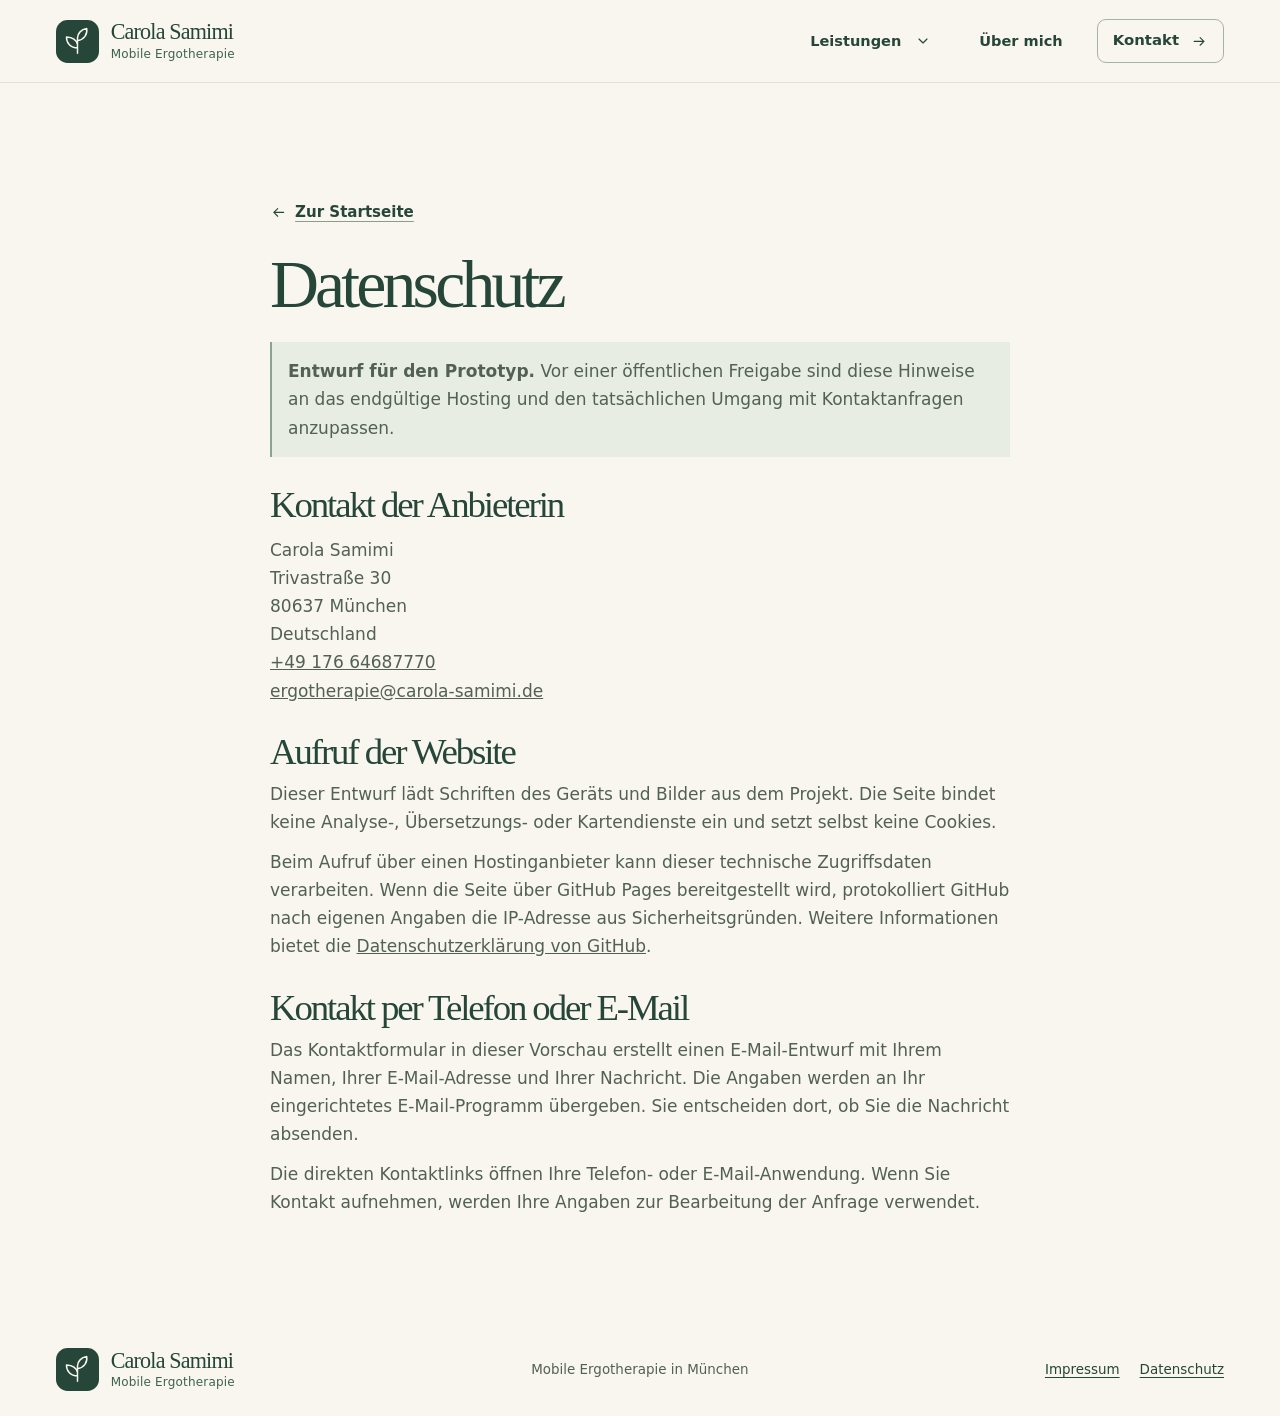
==== ergotherapie-prototyp/datenschutzvereinbarung/index.html @ 71199d95 "ergo poc" ====
<!doctype html>
<html lang="de">
<head>
  <meta charset="utf-8">
  <meta name="viewport" content="width=device-width, initial-scale=1">
  <meta name="description" content="Datenschutzhinweise zum Website-Prototyp von Carola Samimi.">
  <meta name="theme-color" content="#f8f6ef">
  <meta name="robots" content="noindex, nofollow">
  <title>Datenschutz | Carola Samimi</title>
  <link rel="icon" href="../assets/mark.svg" type="image/svg+xml">
  <link rel="stylesheet" href="../assets/site.css">
  <script src="../assets/site.js" defer></script>
</head>
<body>
<a class="skip-link" href="#inhalt">Zum Inhalt springen</a>
<header class="site-header"><div class="container header-inner">
  <a class="brand" href="../index.html" aria-label="Carola Samimi – Startseite"><img src="../assets/mark.svg" width="44" height="44" alt=""><span class="brand-text"><strong>Carola Samimi</strong><span>Mobile Ergotherapie</span></span></a>
  <button type="button" class="menu-toggle" aria-expanded="false" aria-controls="hauptnavigation" data-menu-toggle hidden><span>Menü</span><svg class="icon menu-open" viewBox="0 0 24 24" fill="none" stroke="currentColor" stroke-width="1.55" stroke-linecap="round" stroke-linejoin="round" aria-hidden="true"><path d="M4 7h16M4 12h16M4 17h16"/></svg><svg class="icon menu-close" viewBox="0 0 24 24" fill="none" stroke="currentColor" stroke-width="1.55" stroke-linecap="round" stroke-linejoin="round" aria-hidden="true"><path d="m6 6 12 12M6 18 18 6"/></svg></button>
  <nav class="site-nav" id="hauptnavigation" aria-label="Hauptnavigation">
    <div class="nav-group">
      <a class="nav-group-link" href="../index.html#leistungen">Leistungen</a>
      <details class="nav-submenu" data-service-menu>
        <summary aria-label="Untermenü Leistungen" title="Untermenü Leistungen">
          <svg class="icon" viewBox="0 0 24 24" fill="none" stroke="currentColor" stroke-width="1.75" stroke-linecap="round" stroke-linejoin="round" aria-hidden="true"><path d="m6 9 6 6 6-6"/></svg>
        </summary>
        <ul class="nav-submenu-links">
          <li><a href="../leistungen/ergotherapie-bei-erwachsenen/index.html">Ergotherapie bei Erwachsenen</a></li>
          <li><a href="../leistungen/ergotherapie-bei-kindern/index.html">Ergotherapie bei Kindern</a></li>
          <li><a href="../index.html#ablauf">Ablauf und Kosten</a></li>
        </ul>
      </details>
    </div>
    <a href="../index.html#ueber-mich">Über mich</a>
    <a class="button button-nav" href="../index.html#kontakt">Kontakt <svg class="icon " viewBox="0 0 24 24" fill="none" stroke="currentColor" stroke-width="1.55" stroke-linecap="round" stroke-linejoin="round" aria-hidden="true"><path d="M4.5 12h14m-5.5-5.5 5.5 5.5-5.5 5.5"/></svg></a>
  </nav>
</div></header>
<main id="inhalt" class="subpage section" tabindex="-1"><div class="container"><div class="legal-container"><a class="text-link" href="../index.html"><svg class="icon " viewBox="0 0 24 24" fill="none" stroke="currentColor" stroke-width="1.55" stroke-linecap="round" stroke-linejoin="round" aria-hidden="true"><path d="M19.5 12h-14M11 6.5 5.5 12l5.5 5.5"/></svg> Zur Startseite</a><h1>Datenschutz</h1><p class="legal-note"><strong>Entwurf für den Prototyp.</strong> Vor einer öffentlichen Freigabe sind diese Hinweise an das endgültige Hosting und den tatsächlichen Umgang mit Kontaktanfragen anzupassen.</p><h2>Kontakt der Anbieterin</h2><address>Carola Samimi<br>Trivastraße 30<br>80637 München<br>Deutschland<br><a href="tel:+4917664687770">+49 176 64687770</a><br><a href="mailto:ergotherapie@carola-samimi.de">ergotherapie@carola-samimi.de</a></address><h2>Aufruf der Website</h2><p>Dieser Entwurf lädt Schriften des Geräts und Bilder aus dem Projekt. Die Seite bindet keine Analyse-, Übersetzungs- oder Kartendienste ein und setzt selbst keine Cookies.</p><p>Beim Aufruf über einen Hostinganbieter kann dieser technische Zugriffsdaten verarbeiten. Wenn die Seite über GitHub Pages bereitgestellt wird, protokolliert GitHub nach eigenen Angaben die IP-Adresse aus Sicherheitsgründen. Weitere Informationen bietet die <a href="https://docs.github.com/en/site-policy/privacy-policies/github-general-privacy-statement" rel="noopener noreferrer">Datenschutzerklärung von GitHub</a>.</p><h2>Kontakt per Telefon oder E-Mail</h2><p>Das Kontaktformular in dieser Vorschau erstellt einen E-Mail-Entwurf mit Ihrem Namen, Ihrer E-Mail-Adresse und Ihrer Nachricht. Die Angaben werden an Ihr eingerichtetes E-Mail-Programm übergeben. Sie entscheiden dort, ob Sie die Nachricht absenden.</p><p>Die direkten Kontaktlinks öffnen Ihre Telefon- oder E-Mail-Anwendung. Wenn Sie Kontakt aufnehmen, werden Ihre Angaben zur Bearbeitung der Anfrage verwendet.</p></div></div></main>
<footer class="site-footer"><div class="container footer-inner">
  <a class="brand" href="../index.html" aria-label="Carola Samimi – Startseite"><img src="../assets/mark.svg" width="44" height="44" alt=""><span class="brand-text"><strong>Carola Samimi</strong><span>Mobile Ergotherapie</span></span></a>
  <p>Mobile Ergotherapie in München</p>
  <nav aria-label="Rechtliche Informationen"><a href="../impressum/index.html">Impressum</a><a href="../datenschutzvereinbarung/index.html">Datenschutz</a></nav>
</div></footer>
</body>
</html>
---- ergotherapie-prototyp/assets/site.css ----
:root {
  color-scheme: light;
  --paper: #f8f6ef;
  --white: #fffdf8;
  --ink: #202e25;
  --green: #254638;
  --green-hover: #173428;
  --moss: #3f624e;
  --muted: #526056;
  --line: #d9ddd2;
  --pale: #e8ede3;
  --sand: #eee8d9;
  --serif: Georgia, "Times New Roman", serif;
  --sans: "Segoe UI", system-ui, -apple-system, BlinkMacSystemFont, sans-serif;
  --max: 1200px;
}

*, *::before, *::after { box-sizing: border-box; }
html { scroll-behavior: smooth; scroll-padding-top: 100px; }
body { margin: 0; color: var(--ink); background: var(--paper); font: 400 1.0625rem/1.65 var(--sans); }
img { display: block; max-width: 100%; }
figure, h1, h2, h3, p, ol, ul, dl, dd { margin: 0; }
h1, h2, h3 { text-wrap: balance; }
h1, h2 { color: var(--green); font: 400 clamp(2.65rem, 4.65vw, 4.75rem)/1.01 var(--serif); letter-spacing: -.057em; }
h1 { font-size: clamp(3rem, 5.6vw, 5.35rem); }
h1 em, h2 em { color: var(--moss); font-weight: 400; }
p { color: var(--muted); }
a { color: inherit; }
button, summary { font: inherit; }
[hidden] { display: none !important; }
:focus-visible { outline: 3px solid #8d542d; outline-offset: 5px; }
main:focus { outline: none; }
.icon { width: 1.3rem; height: 1.3rem; flex: none; }
.container { width: min(var(--max), calc(100% - 112px)); margin-inline: auto; }
.section { padding-block: clamp(72px, 8.4vw, 119px); }
.sr-only { position: absolute; width: 1px; height: 1px; padding: 0; margin: -1px; overflow: hidden; clip-path: inset(50%); white-space: nowrap; border: 0; }
.skip-link { position: fixed; z-index: 10; top: 12px; left: 12px; padding: 10px 16px; background: var(--white); color: var(--green); transform: translateY(-160%); }
.skip-link:focus { transform: translateY(0); }
.eyebrow { display: flex; align-items: center; gap: .72rem; margin-bottom: 1.2rem; color: var(--moss); font-size: .73rem; line-height: 1.35; font-weight: 750; text-transform: uppercase; letter-spacing: .145em; }
.eyebrow > span { width: 20px; height: 1px; flex: none; background: currentColor; }
.button { min-height: 51px; display: inline-flex; align-items: center; justify-content: center; gap: .75rem; padding: .7rem 1.16rem; border: 1px solid transparent; border-radius: 9px; text-decoration: none; font-size: .93rem; line-height: 1.3; font-weight: 680; transition: background-color .18s, color .18s; }
.button-primary { background: var(--green); color: #fffdf5; }
.button-primary:hover { background: var(--green-hover); }
.text-link { display: inline-flex; width: fit-content; min-height: 44px; align-items: center; gap: .52rem; color: var(--green); font-size: .94rem; line-height: 1.35; font-weight: 680; text-decoration-thickness: 1px; text-decoration-color: #899e8f; text-underline-offset: .24em; }
.text-link:hover { color: #193527; text-decoration-color: currentColor; }
.text-link .icon, .button .icon { width: 1.05rem; height: 1.05rem; }

.site-header { position: sticky; z-index: 5; top: 0; border-bottom: 1px solid #e2e1d8; background: var(--paper); }
.header-inner { min-height: 82px; display: flex; align-items: center; justify-content: space-between; gap: 1.5rem; }
.brand { flex: none; display: inline-flex; align-items: center; gap: .73rem; color: var(--green); text-decoration: none; }
.brand img { width: 43px; height: 43px; }
.brand-text { display: grid; gap: .18rem; }
.brand-text strong { font: 400 1.38rem/1.05 var(--serif); letter-spacing: -.037em; }
.brand-text > span { color: var(--moss); font-size: .75rem; line-height: 1.25; letter-spacing: .015em; }
.site-nav { display: flex; align-items: center; gap: clamp(1.15rem, 2.65vw, 2.55rem); }
.site-nav > a:not(.button), .nav-group-link { display: flex; min-height: 44px; align-items: center; color: var(--green); font-size: .91rem; font-weight: 620; text-decoration: none; }
.site-nav > a:not(.button):hover, .nav-group-link:hover { text-decoration: underline; text-underline-offset: .32em; }
.nav-group { position: relative; display: grid; grid-template-columns: auto auto; align-items: center; color: var(--green); }
.nav-submenu > summary { display: grid; place-items: center; width: 44px; min-height: 44px; border-radius: 8px; }
.nav-submenu > summary:hover, .nav-submenu[open] > summary { background: var(--pale); }
.nav-submenu > summary .icon { width: 1rem; height: 1rem; }
.nav-submenu[open] > summary .icon { transform: rotate(180deg); }
.nav-submenu-links {
  position: absolute;
  top: calc(100% + .45rem);
  inset-inline-start: 0;
  min-width: max-content;
  margin: 0;
  padding: .37rem;
  list-style: none;
  background: var(--white);
  border: 1px solid var(--line);
  border-radius: 12px;
  box-shadow: 0 9px 24px #2034281a;
}
.nav-submenu-links a { display: flex; min-height: 44px; align-items: center; padding: .5rem .72rem; border-radius: 7px; font-size: .91rem; font-weight: 620; text-decoration: none; }
.nav-submenu-links a:hover, .nav-submenu-links a[aria-current="page"] { background: var(--pale); }
.button-nav { min-height: 43px; padding-inline: .95rem; border-color: #a5b4a7; color: var(--green); }
.button-nav:hover { background: var(--pale); }
.menu-toggle { display: none; }

.hero { position: relative; overflow: clip; }
.hero-layout { min-height: 610px; display: grid; grid-template-columns: 1.13fr .87fr; gap: clamp(32px, 5vw, 76px); align-items: center; padding-block: 52px 60px; }
.hero-copy { position: relative; z-index: 1; padding-bottom: 7px; }
.hero h1 em { display: block; }
.hero-intro { max-width: 35ch; margin-top: 1.55rem; font-size: clamp(1.06rem, 1.55vw, 1.26rem); line-height: 1.6; }
.hero-actions { display: flex; align-items: center; flex-wrap: wrap; gap: .7rem 1.45rem; margin-top: 1.8rem; }
.hero-figure { position: relative; margin: 0 29px 2px 6px; min-width: 0; }
.hero-photo { position: relative; overflow: hidden; aspect-ratio: .98; border-radius: 48% 48% 20px 20px / 44% 44% 20px 20px; background: #e1e8da; }
.hero-photo img { width: 100%; height: 100%; object-fit: cover; object-position: 50% 47%; }
.hero-outline { position: absolute; inset: -13px -14px 13px 14px; border: 1px solid #9aaf9d; border-radius: 48% 48% 20px 20px / 44% 44% 20px 20px; }
.hero-botanical { position: absolute; width: min(30%, 129px); right: -42px; bottom: -13px; z-index: 1; color: #a9bba4; transform: rotate(9deg); }
.hero-figure figcaption { position: absolute; z-index: 2; bottom: 18px; left: -20px; display: flex; align-items: center; gap: .68rem; max-width: calc(100% + 12px); padding: .68rem 1.05rem .68rem .68rem; border: 1px solid #e0e6da; border-radius: 12px; background: var(--white); box-shadow: 0 8px 26px #1a302019; }
.hero-figure figcaption strong, .hero-figure figcaption small { display: block; }
.hero-figure figcaption strong { color: var(--green); font: 400 1.22rem/1.16 var(--serif); letter-spacing: -.02em; }
.hero-figure figcaption small { margin-top: .18rem; color: var(--muted); font-size: .72rem; line-height: 1.3; }
.signature-mark { display: grid; place-items: center; width: 38px; height: 38px; color: var(--moss); background: var(--pale); border-radius: 8px; }

.facts { border-block: 1px solid #dce2d6; background: var(--pale); }
.facts-inner { display: grid; grid-template-columns: repeat(3, minmax(0, 1fr)); padding-block: 24px; }
.fact { display: flex; gap: .85rem; align-items: center; }
.fact + .fact { border-left: 1px solid #cdd8cd; padding-left: clamp(14px, 3vw, 45px); }
.fact-icon { display: grid; flex: none; place-items: center; width: 43px; height: 43px; border: 1px solid #c3d1c4; border-radius: 50%; color: var(--green); }
.fact strong, .fact div > span { display: block; line-height: 1.35; }
.fact strong { color: var(--green); font-size: .96rem; font-weight: 690; }
.fact div > span { margin-top: .25rem; color: var(--muted); font-size: .81rem; }

.services { background: var(--white); }
.section-heading { margin-bottom: clamp(30px, 4.3vw, 58px); }
.split-heading { display: grid; grid-template-columns: 1.15fr .85fr; align-items: end; gap: 1rem 4rem; }
.split-heading > p { max-width: 40ch; padding-bottom: .24rem; }
.service-grid { display: grid; grid-template-columns: repeat(2, minmax(0, 1fr)); gap: clamp(18px, 2.6vw, 36px); }
.service-card { display: flex; flex-direction: column; overflow: hidden; border: 1px solid #dce1d6; border-radius: 18px; background: var(--paper); }
.service-image { height: clamp(180px, 21vw, 288px); display: block; overflow: hidden; background: var(--sand); }
.service-image img { width: 100%; height: 100%; object-fit: cover; transition: transform .35s ease; }
.service-image:hover img { transform: scale(1.035); }
.service-erwachsenen img { object-position: 50% 47%; }
.service-kindern img { object-position: 50% 53%; }
.service-body { display: flex; flex: 1; flex-direction: column; align-items: flex-start; padding: clamp(21px, 3.4vw, 42px); }
.service-kicker { color: var(--moss); font-size: .74rem; font-weight: 750; text-transform: uppercase; letter-spacing: .12em; }
.service-kicker span { margin-right: .38rem; font-variant-numeric: tabular-nums; }
.service-body h3, .detail-list h3 { color: var(--green); margin: .48rem 0 .65rem; font: 400 clamp(1.7rem, 3vw, 2.48rem)/1.12 var(--serif); letter-spacing: -.04em; }
.service-topics { display: flex; flex-wrap: wrap; gap: .4rem; padding: 0; margin: 1.1rem 0 1.05rem; list-style: none; }
.service-topics li { padding: .18rem .56rem; border: 1px solid #d6dfd4; border-radius: 5px; background: #eef1e8; color: #365544; font-size: .8rem; }
.service-body .text-link { margin-top: auto; }

.home-visit { padding: 0 0 clamp(68px, 7.5vw, 105px); background: var(--white); }
.visit-panel { display: grid; grid-template-columns: 1fr 1fr; min-height: 347px; overflow: hidden; background: var(--pale); border-radius: 20px; }
.visit-visual { min-height: 100%; position: relative; }
.visit-visual img { position: absolute; inset: 0; width: 100%; height: 100%; object-fit: cover; object-position: 50% 58%; }
.visit-copy { padding: clamp(26px, 4.65vw, 66px); align-self: center; }
.visit-copy h2 { font-size: clamp(2.2rem, 3.7vw, 3.7rem); }
.visit-copy > p:not(.eyebrow) { margin-top: 1rem; }
.visit-copy .text-link { margin-top: .58rem; }

.about { border-block: 1px solid #e4e3da; }
.about-grid { display: grid; grid-template-columns: 1.05fr .95fr; gap: 2rem clamp(30px, 7.7vw, 106px); align-items: start; }
.about-intro > p:not(.eyebrow) { margin-top: 1.25rem; max-width: 47ch; }
.credentials { border: 1px solid #ddded2; border-radius: 17px; padding: clamp(19px, 3.1vw, 39px); background: var(--white); }
.credentials h3 { font: 400 clamp(1.5rem, 2.4vw, 2rem)/1.2 var(--serif); color: var(--green); letter-spacing: -.03em; margin-bottom: .8rem; }
.credentials dl > div { display: grid; grid-template-columns: 56px 1fr; gap: .6rem; padding: .8rem 0; border-top: 1px solid var(--line); }
.credentials dt { color: var(--moss); font-variant-numeric: tabular-nums; font-weight: 700; }
.credentials dd { color: var(--muted); line-height: 1.45; }

.process { background: var(--white); }
.steps { display: grid; grid-template-columns: repeat(3, minmax(0, 1fr)); gap: clamp(22px, 4vw, 57px); padding: 0; list-style: none; }
.steps li { border-top: 1px solid #cbd7cd; padding-top: 1.25rem; }
.step-number { display: inline-grid; place-items: center; width: 41px; height: 41px; border-radius: 50%; background: var(--pale); color: var(--green); font-size: .81rem; font-weight: 710; font-variant-numeric: tabular-nums; }
.steps h3 { margin: .85rem 0 .45rem; color: var(--green); font: 400 clamp(1.3rem, 2.4vw, 1.85rem)/1.18 var(--serif); letter-spacing: -.034em; }
.steps p { font-size: .96rem; }
summary { list-style: none; cursor: pointer; }
summary::-webkit-details-marker { display: none; }
.price-panel { margin-top: clamp(28px, 4vw, 55px); border: 1px solid #d7ded3; border-radius: 14px; background: #f3f5ed; }
.price-panel > summary { display: flex; min-height: 82px; align-items: center; gap: .85rem; padding: 1rem clamp(13px, 3vw, 32px); color: var(--green); border-radius: 14px; }
.price-panel > summary:hover { background: var(--pale); }
.price-symbol, .price-toggle { display: inline-grid; place-items: center; flex: none; width: 40px; height: 40px; border-radius: 50%; background: #e6ece0; }
.price-toggle { margin-left: auto; width: 34px; height: 34px; background: transparent; border: 1px solid #c2d2c2; }
.price-caption strong, .price-caption > span { display: block; line-height: 1.28; }
.price-caption strong { font: 400 1.58rem/1.18 var(--serif); letter-spacing: -.025em; }
.price-caption > span { margin-top: .2rem; color: var(--muted); font-size: .86rem; }
.price-content { padding: 0 clamp(13px, 3vw, 32px) 1.3rem; }
.price-content > p { margin-top: 1rem; font-size: .89rem; }
.price-content table { width: 100%; border-collapse: collapse; font-size: .95rem; }
.price-content th, .price-content td { padding: .68rem .2rem; border-bottom: 1px solid var(--line); text-align: left; overflow-wrap: anywhere; }
.price-content thead th { color: var(--green); font-weight: 720; }
.price-content tbody th { font-weight: 560; }
.price-content td, .price-content thead th:last-child { text-align: right; white-space: nowrap; padding-left: .55rem; }
.price-content th span { display: inline-block; margin-left: .5rem; color: var(--muted); font-size: .83rem; font-weight: 400; }

.faq { border-top: 1px solid #e3e1d6; }
.faq-grid { display: grid; grid-template-columns: .8fr 1.2fr; gap: 1.55rem 4rem; }
.faq-list { border-top: 1px solid #d1d9cc; }
.faq-item { border-bottom: 1px solid #d1d9cc; }
.faq-item summary { min-height: 57px; display: flex; justify-content: space-between; align-items: center; gap: .85rem; padding-block: .78rem; color: var(--green); font-weight: 660; line-height: 1.4; }
.faq-item summary:hover { text-decoration: underline; text-underline-offset: .25em; }
.faq-item p { padding: 0 1.5rem .95rem 0; font-size: .95rem; }
.faq-item[open] summary .icon, .price-panel[open] .price-toggle .icon { transform: rotate(45deg); }
.credential-details { border-top: 1px solid var(--line); border-bottom: 0; }
.credential-details > summary { min-height: 44px; padding-bottom: 0; font-size: .91rem; }
.credential-details[open] > summary { margin-bottom: .7rem; }
.credential-details p:last-child { padding-bottom: 0; }

.contact-section { position: relative; isolation: isolate; overflow: clip; padding-block: clamp(62px, 7.2vw, 103px); background: var(--green); }
.contact-section::before, .contact-section::after { content: ""; position: absolute; z-index: -1; pointer-events: none; border: 1px solid #9db7a432; border-radius: 50%; width: 520px; height: 520px; bottom: -390px; left: -156px; }
.contact-section::after { left: -113px; bottom: -380px; }
.contact-inner { display: grid; grid-template-columns: 1fr 1fr; gap: 2rem clamp(28px, 7.5vw, 102px); align-items: start; }
.contact-copy h2 { color: #fff9e8; }
.contact-copy h2 em { color: #dce7d5; }
.contact-copy .eyebrow { color: #c9dac7; }
.contact-copy > p:not(.eyebrow) { max-width: 42ch; margin-top: 1.12rem; color: #e1e9dc; }
.contact-actions { min-width: 0; display: grid; gap: .65rem; max-width: 440px; margin-top: 1.5rem; }
.contact-link { min-width: 0; display: grid; grid-template-columns: auto minmax(0, 1fr) auto; gap: .75rem; align-items: center; padding: .78rem; border: 1px solid #779284; border-radius: 12px; background: #ffffff0a; color: #fff9e8; text-decoration: none; }
.contact-link:hover { background: #ffffff22; }
.contact-link:focus-visible { outline-color: #f6d3a8; }
.contact-symbol { display: grid; width: 41px; height: 41px; place-items: center; background: #ffffff15; border-radius: 8px; }
.contact-link small, .contact-link strong { display: block; line-height: 1.35; }
.contact-link small { color: #d0e2d1; font-size: .78rem; }
.contact-link strong { font-size: clamp(.93rem, 1.42vw, 1.12rem); font-weight: 650; overflow-wrap: anywhere; }
.contact-arrow { width: 1rem; color: #dce7d5; }
.contact-actions p { margin-top: .14rem; color: #d8e5d6; font-size: .86rem; }
.contact-form {
  min-width: 0;
  padding: clamp(18px, 3.4vw, 40px);
  border: 1px solid #dce1d6;
  border-radius: 16px;
  background: var(--white);
}
.contact-form h3 {
  margin-bottom: 1.05rem;
  color: var(--green);
  font: 400 clamp(1.7rem, 2.9vw, 2.4rem)/1.12 var(--serif);
  letter-spacing: -.037em;
}
.contact-fields { display: grid; gap: .32rem; }
.contact-fields label { color: var(--green); font-size: .92rem; font-weight: 680; }
.contact-fields label:not(:first-child) { margin-top: .42rem; }
.contact-fields input, .contact-fields textarea {
  width: 100%;
  min-height: 44px;
  padding: .56rem .68rem;
  border: 1px solid #a6b5a8;
  border-radius: 7px;
  background: var(--paper);
  color: var(--ink);
  font: inherit;
}
.contact-fields textarea { resize: vertical; }
.contact-form .form-note, .contact-fields p { font-size: .85rem; line-height: 1.5; }
.contact-form .form-note { margin-top: .83rem; }
.contact-form .button { margin-top: .85rem; cursor: pointer; }
.form-note a { color: var(--green); text-underline-offset: .22em; }
.site-footer { padding-block: 24px; }
.footer-inner { display: flex; flex-wrap: wrap; gap: 1rem 2rem; align-items: center; justify-content: space-between; }
.footer-inner > p, .footer-inner > nav { font-size: .84rem; }
.footer-inner nav { display: flex; flex-wrap: wrap; gap: .25rem 1.25rem; }
.footer-inner nav a { display: inline-flex; min-height: 44px; align-items: center; color: var(--green); text-underline-offset: .25em; }

.subpage { min-height: 64vh; }
.detail-hero { padding: clamp(44px, 6vw, 82px) 0 clamp(55px, 7vw, 90px); }
.detail-heading { display: grid; grid-template-columns: 1.15fr .85fr; align-items: center; gap: clamp(25px, 6vw, 80px); margin-top: 1.2rem; }
.detail-heading h1, .legal-container h1 { font-size: clamp(2.7rem, 5.3vw, 4.9rem); }
.detail-heading h1 em { display: block; }
.detail-heading p:not(.eyebrow) { margin: 1.23rem 0 1.55rem; max-width: 44ch; }
.detail-heading > img { width: 100%; aspect-ratio: 1.19; object-fit: cover; object-position: center; border-radius: 34% 34% 15px 15px / 28% 28% 15px 15px; }
.detail-topics { background: var(--white); border-block: 1px solid #e4e3da; }
.detail-topics h2 { margin-bottom: 1.55rem; }
.detail-list { display: grid; grid-template-columns: repeat(2, minmax(0, 1fr)); gap: .85rem 2rem; list-style: none; padding: 0; }
.detail-list li { border-top: 1px solid var(--line); padding: 1rem 0; }
.detail-list h3 { font-size: clamp(1.55rem, 2.7vw, 2.1rem); margin-top: 0; }
.detail-links { display: flex; gap: .65rem 1.5rem; flex-wrap: wrap; padding-block: 28px; }
.legal-container { max-width: 740px; margin-inline: auto; }
.legal-container h1 { margin: 1rem 0 1.45rem; }
.legal-container h2 { font-size: clamp(1.6rem, 3vw, 2.3rem); margin: 1.8rem 0 .6rem; }
.legal-container p + p { margin-top: .75rem; }
.legal-container address { margin-top: .85rem; font-style: normal; color: var(--muted); }
.legal-container a { overflow-wrap: anywhere; }
.legal-note { border-left: 2px solid #8ba490; background: var(--pale); padding: .95rem 1rem; }

@media (max-width: 1100px) {
  .container { width: min(var(--max), calc(100% - 80px)); }
  .hero-layout { min-height: 538px; }
  .hero-figure { margin-right: 17px; }
  .hero-botanical { right: -32px; }
}
@media (max-width: 960px) {
  html { scroll-padding-top: 83px; }
  .container { width: min(var(--max), calc(100% - 56px)); }
  .header-inner { min-height: 69px; flex-wrap: wrap; gap: 0 1rem; }
  .brand img { width: 39px; height: 39px; }
  .menu-toggle { display: inline-flex; min-height: 44px; align-items: center; gap: .48rem; padding: .45rem .7rem; background: transparent; color: var(--green); border: 1px solid #a5b4a7; border-radius: 8px; font-size: .89rem; font-weight: 650; cursor: pointer; }
  .menu-toggle[aria-expanded="false"] .menu-close, .menu-toggle[aria-expanded="true"] .menu-open { display: none; }
  .menu-toggle[aria-expanded="false"]:not([hidden]) + .site-nav { display: none; }
  .site-nav { flex-basis: 100%; display: grid; justify-items: start; gap: 0; padding: .5rem 0 .8rem; }
  .nav-group { display: block; width: 100%; }
  .nav-group-link { width: fit-content; padding-inline-end: .42rem; }
  .nav-submenu > summary { position: absolute; top: 0; inset-inline-start: 5.05rem; }
  .nav-submenu-links { position: static; min-width: 0; margin: .17rem 0 .4rem; box-shadow: none; }
  .site-nav .button { margin-top: .4rem; }
  .hero-layout { min-height: 0; gap: 27px; }
  .hero h1 { font-size: clamp(3rem, 6.8vw, 4.2rem); }
  .hero-figure { margin-left: 15px; }
  .hero-actions { gap: .3rem 1rem; }
  .fact + .fact { padding-left: 13px; }
  .fact { gap: .5rem; }
  .fact-icon { width: 34px; height: 34px; }
  .fact-icon .icon { width: 1rem; height: 1rem; }
  .split-heading { column-gap: 2rem; }
}
@media (max-width: 700px) {
  .container { width: calc(100% - 36px); }
  .section { padding-block: 59px; }
  .desktop-only { display: none; }
  .hero-layout { display: block; padding-block: 45px 36px; }
  .hero-copy { padding-bottom: 0; }
  .hero h1 { font-size: clamp(2.9rem, 10vw, 4.3rem); }
  .eyebrow { margin-bottom: .95rem; }
  .hero-intro { margin-top: 1.02rem; }
  .hero-actions { margin-top: 1.3rem; }
  .hero-figure { width: min(calc(100% - 40px), 390px); margin: 36px auto 0; }
  .hero-photo { aspect-ratio: 1.06; }
  .hero-outline { inset: -8px -9px 8px 9px; }
  .hero-figure figcaption { left: -12px; bottom: 12px; }
  .hero-botanical { right: -24px; bottom: -9px; }
  .facts-inner { grid-template-columns: 1fr; padding-block: 6px; }
  .fact { gap: .7rem; padding: .74rem 0; }
  .fact + .fact { border-left: 0; border-top: 1px solid #cdd8cd; padding-left: 0; }
  .split-heading, .service-grid, .visit-panel, .about-grid, .steps, .faq-grid, .contact-inner, .detail-heading, .detail-list { grid-template-columns: 1fr; }
  .split-heading > p { padding: 0; }
  .service-image { height: clamp(165px, 44vw, 277px); }
  .visit-visual { min-height: 212px; }
  .home-visit { padding-bottom: 56px; }
  .footer-inner { column-gap: 1.1rem; }
  .footer-inner > p { display: none; }
  .detail-heading > img { max-width: 420px; }
}
@media (max-width: 370px) {
  .container { width: calc(100% - 28px); }
  .hero h1 { font-size: 2.63rem; }
  .hero-actions .button { padding-inline: .85rem; }
  .contact-link { gap: .5rem; }
  .contact-symbol { width: 33px; height: 33px; }
}
@media (prefers-reduced-motion: reduce) {
  html { scroll-behavior: auto; }
  *, *::before, *::after { transition: none !important; }
}
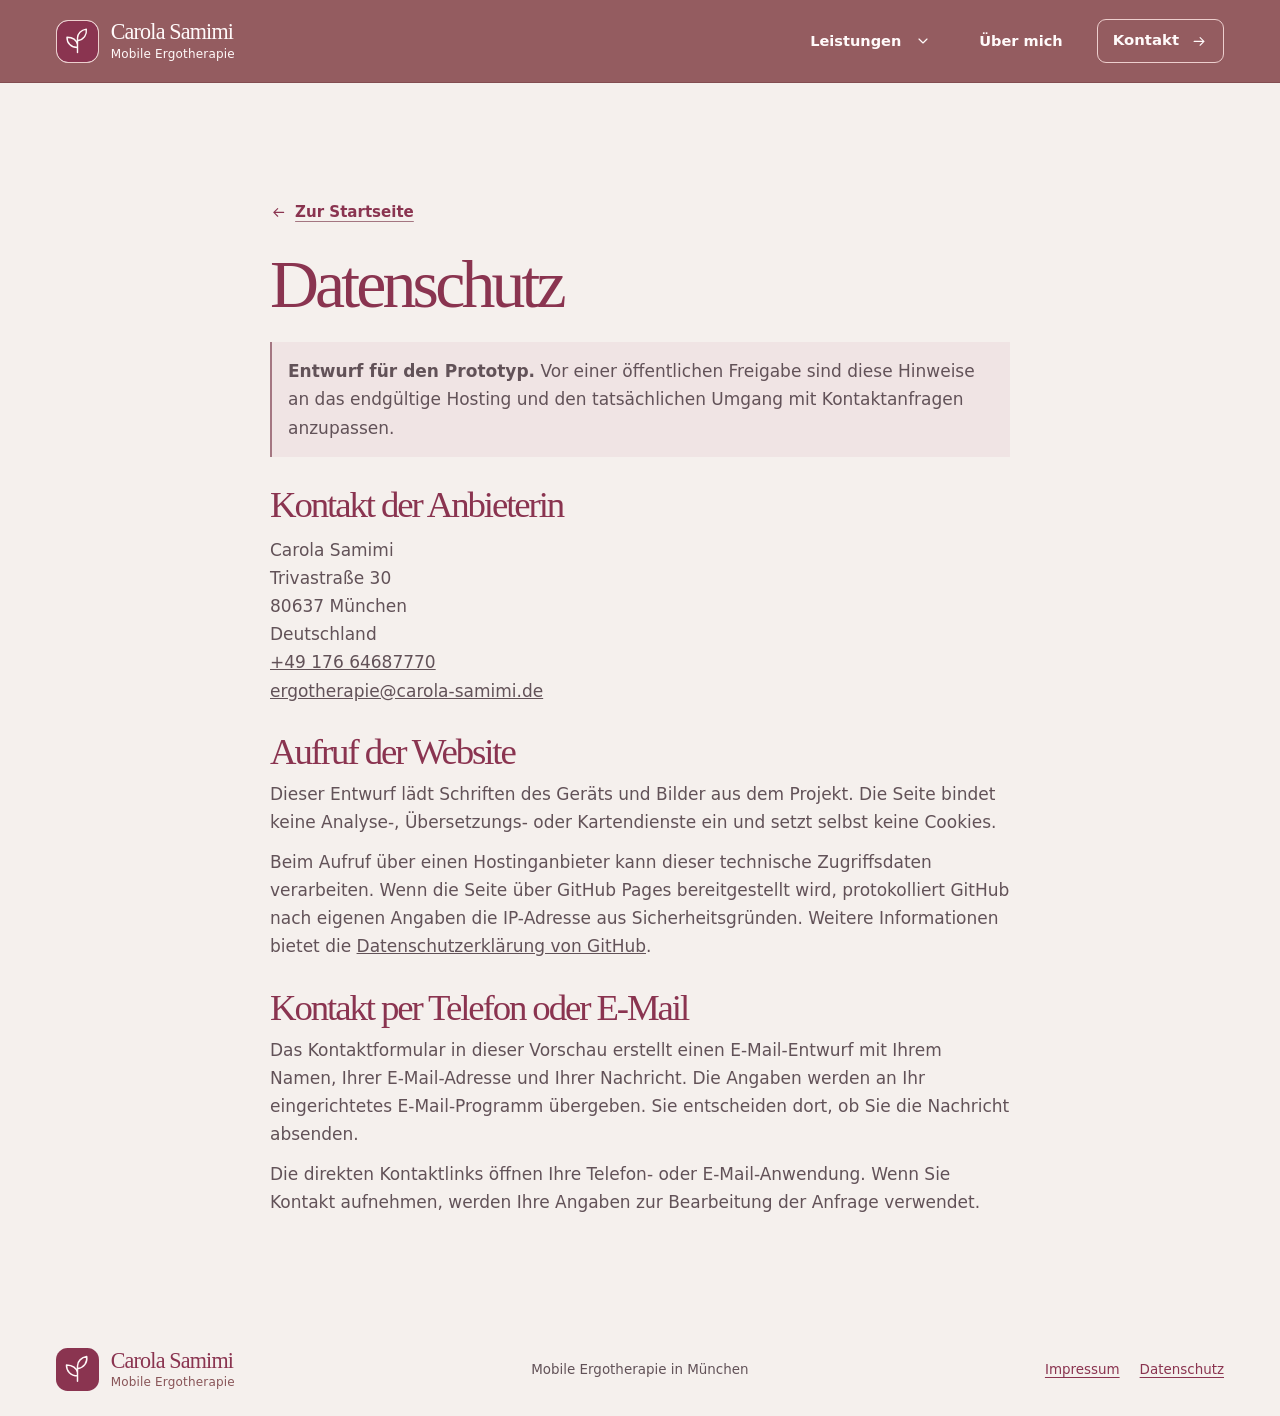
==== commit d2c3f500: "change color" ====
--- a/ergotherapie-prototyp/datenschutzvereinbarung/index.html
+++ b/ergotherapie-prototyp/datenschutzvereinbarung/index.html
@@ -4,7 +4,7 @@
   <meta charset="utf-8">
   <meta name="viewport" content="width=device-width, initial-scale=1">
   <meta name="description" content="Datenschutzhinweise zum Website-Prototyp von Carola Samimi.">
-  <meta name="theme-color" content="#f8f6ef">
+  <meta name="theme-color" content="#945c60">
   <meta name="robots" content="noindex, nofollow">
   <title>Datenschutz | Carola Samimi</title>
   <link rel="icon" href="../assets/mark.svg" type="image/svg+xml">
--- a/ergotherapie-prototyp/assets/site.css
+++ b/ergotherapie-prototyp/assets/site.css
@@ -1,15 +1,17 @@
 :root {
   color-scheme: light;
-  --paper: #f8f6ef;
-  --white: #fffdf8;
-  --ink: #202e25;
-  --green: #254638;
-  --green-hover: #173428;
-  --moss: #3f624e;
-  --muted: #526056;
-  --line: #d9ddd2;
-  --pale: #e8ede3;
-  --sand: #eee8d9;
+  --paper: #f5f0ed;
+  --white: #fffdfb;
+  --ink: #232022;
+  --brand: #945c60;
+  --on-brand: #fffafa;
+  --accent: #8a3450;
+  --accent-hover: #6d253d;
+  --accent-muted: #885457;
+  --muted: #625258;
+  --line: #e1d2d0;
+  --pale: #f0e4e4;
+  --sand: #f0eae6;
   --serif: Georgia, "Times New Roman", serif;
   --sans: "Segoe UI", system-ui, -apple-system, BlinkMacSystemFont, sans-serif;
   --max: 1200px;
@@ -21,43 +23,46 @@
 img { display: block; max-width: 100%; }
 figure, h1, h2, h3, p, ol, ul, dl, dd { margin: 0; }
 h1, h2, h3 { text-wrap: balance; }
-h1, h2 { color: var(--green); font: 400 clamp(2.65rem, 4.65vw, 4.75rem)/1.01 var(--serif); letter-spacing: -.057em; }
+h1, h2 { color: var(--accent); font: 400 clamp(2.65rem, 4.65vw, 4.75rem)/1.01 var(--serif); letter-spacing: -.057em; }
 h1 { font-size: clamp(3rem, 5.6vw, 5.35rem); }
-h1 em, h2 em { color: var(--moss); font-weight: 400; }
+h1 em, h2 em { color: var(--accent-muted); font-weight: 400; }
 p { color: var(--muted); }
 a { color: inherit; }
 button, summary { font: inherit; }
 [hidden] { display: none !important; }
-:focus-visible { outline: 3px solid #8d542d; outline-offset: 5px; }
+:focus-visible { outline: 3px solid #8a3450; outline-offset: 5px; }
 main:focus { outline: none; }
 .icon { width: 1.3rem; height: 1.3rem; flex: none; }
 .container { width: min(var(--max), calc(100% - 112px)); margin-inline: auto; }
 .section { padding-block: clamp(72px, 8.4vw, 119px); }
 .sr-only { position: absolute; width: 1px; height: 1px; padding: 0; margin: -1px; overflow: hidden; clip-path: inset(50%); white-space: nowrap; border: 0; }
-.skip-link { position: fixed; z-index: 10; top: 12px; left: 12px; padding: 10px 16px; background: var(--white); color: var(--green); transform: translateY(-160%); }
+.skip-link { position: fixed; z-index: 10; top: 12px; left: 12px; padding: 10px 16px; background: var(--white); color: var(--accent); transform: translateY(-160%); }
 .skip-link:focus { transform: translateY(0); }
-.eyebrow { display: flex; align-items: center; gap: .72rem; margin-bottom: 1.2rem; color: var(--moss); font-size: .73rem; line-height: 1.35; font-weight: 750; text-transform: uppercase; letter-spacing: .145em; }
+.eyebrow { display: flex; align-items: center; gap: .72rem; margin-bottom: 1.2rem; color: var(--accent-muted); font-size: .73rem; line-height: 1.35; font-weight: 750; text-transform: uppercase; letter-spacing: .145em; }
 .eyebrow > span { width: 20px; height: 1px; flex: none; background: currentColor; }
 .button { min-height: 51px; display: inline-flex; align-items: center; justify-content: center; gap: .75rem; padding: .7rem 1.16rem; border: 1px solid transparent; border-radius: 9px; text-decoration: none; font-size: .93rem; line-height: 1.3; font-weight: 680; transition: background-color .18s, color .18s; }
-.button-primary { background: var(--green); color: #fffdf5; }
-.button-primary:hover { background: var(--green-hover); }
-.text-link { display: inline-flex; width: fit-content; min-height: 44px; align-items: center; gap: .52rem; color: var(--green); font-size: .94rem; line-height: 1.35; font-weight: 680; text-decoration-thickness: 1px; text-decoration-color: #899e8f; text-underline-offset: .24em; }
-.text-link:hover { color: #193527; text-decoration-color: currentColor; }
+.button-primary { background: var(--accent); color: #fffafa; }
+.button-primary:hover { background: var(--accent-hover); }
+.text-link { display: inline-flex; width: fit-content; min-height: 44px; align-items: center; gap: .52rem; color: var(--accent); font-size: .94rem; line-height: 1.35; font-weight: 680; text-decoration-thickness: 1px; text-decoration-color: #a47681; text-underline-offset: .24em; }
+.text-link:hover { color: #6d253d; text-decoration-color: currentColor; }
 .text-link .icon, .button .icon { width: 1.05rem; height: 1.05rem; }
 
-.site-header { position: sticky; z-index: 5; top: 0; border-bottom: 1px solid #e2e1d8; background: var(--paper); }
+.site-header { position: sticky; z-index: 5; top: 0; border-bottom: 1px solid #824d51; background: var(--brand); }
+.site-header :focus-visible { outline-color: var(--on-brand); }
 .header-inner { min-height: 82px; display: flex; align-items: center; justify-content: space-between; gap: 1.5rem; }
-.brand { flex: none; display: inline-flex; align-items: center; gap: .73rem; color: var(--green); text-decoration: none; }
+.brand { flex: none; display: inline-flex; align-items: center; gap: .73rem; color: var(--accent); text-decoration: none; }
 .brand img { width: 43px; height: 43px; }
 .brand-text { display: grid; gap: .18rem; }
 .brand-text strong { font: 400 1.38rem/1.05 var(--serif); letter-spacing: -.037em; }
-.brand-text > span { color: var(--moss); font-size: .75rem; line-height: 1.25; letter-spacing: .015em; }
+.brand-text > span { color: var(--accent-muted); font-size: .75rem; line-height: 1.25; letter-spacing: .015em; }
+.site-header .brand, .site-header .brand-text > span { color: var(--on-brand); }
+.site-header .brand img { background: var(--white); border: 1px solid #edcfce; border-radius: 12px; }
 .site-nav { display: flex; align-items: center; gap: clamp(1.15rem, 2.65vw, 2.55rem); }
-.site-nav > a:not(.button), .nav-group-link { display: flex; min-height: 44px; align-items: center; color: var(--green); font-size: .91rem; font-weight: 620; text-decoration: none; }
+.site-nav > a:not(.button), .nav-group-link { display: flex; min-height: 44px; align-items: center; color: var(--on-brand); font-size: .91rem; font-weight: 620; text-decoration: none; }
 .site-nav > a:not(.button):hover, .nav-group-link:hover { text-decoration: underline; text-underline-offset: .32em; }
-.nav-group { position: relative; display: grid; grid-template-columns: auto auto; align-items: center; color: var(--green); }
+.nav-group { position: relative; display: grid; grid-template-columns: auto auto; align-items: center; color: var(--on-brand); }
 .nav-submenu > summary { display: grid; place-items: center; width: 44px; min-height: 44px; border-radius: 8px; }
-.nav-submenu > summary:hover, .nav-submenu[open] > summary { background: var(--pale); }
+.nav-submenu > summary:hover, .nav-submenu[open] > summary { background: var(--accent-hover); }
 .nav-submenu > summary .icon { width: 1rem; height: 1rem; }
 .nav-submenu[open] > summary .icon { transform: rotate(180deg); }
 .nav-submenu-links {
@@ -69,14 +74,16 @@
   padding: .37rem;
   list-style: none;
   background: var(--white);
+  color: var(--accent);
   border: 1px solid var(--line);
   border-radius: 12px;
-  box-shadow: 0 9px 24px #2034281a;
+  box-shadow: 0 9px 24px #46262f1a;
 }
 .nav-submenu-links a { display: flex; min-height: 44px; align-items: center; padding: .5rem .72rem; border-radius: 7px; font-size: .91rem; font-weight: 620; text-decoration: none; }
 .nav-submenu-links a:hover, .nav-submenu-links a[aria-current="page"] { background: var(--pale); }
-.button-nav { min-height: 43px; padding-inline: .95rem; border-color: #a5b4a7; color: var(--green); }
-.button-nav:hover { background: var(--pale); }
+.site-header .nav-submenu-links :focus-visible { outline-color: var(--accent); outline-offset: -2px; }
+.button-nav { min-height: 43px; padding-inline: .95rem; border-color: #edcfce; color: var(--on-brand); }
+.button-nav:hover { background: var(--accent-hover); }
 .menu-toggle { display: none; }
 
 .hero { position: relative; overflow: clip; }
@@ -86,23 +93,23 @@
 .hero-intro { max-width: 35ch; margin-top: 1.55rem; font-size: clamp(1.06rem, 1.55vw, 1.26rem); line-height: 1.6; }
 .hero-actions { display: flex; align-items: center; flex-wrap: wrap; gap: .7rem 1.45rem; margin-top: 1.8rem; }
 .hero-figure { position: relative; margin: 0 29px 2px 6px; min-width: 0; }
-.hero-photo { position: relative; overflow: hidden; aspect-ratio: .98; border-radius: 48% 48% 20px 20px / 44% 44% 20px 20px; background: #e1e8da; }
+.hero-photo { position: relative; overflow: hidden; aspect-ratio: .98; border-radius: 48% 48% 20px 20px / 44% 44% 20px 20px; background: #ecdfdc; }
 .hero-photo img { width: 100%; height: 100%; object-fit: cover; object-position: 50% 47%; }
-.hero-outline { position: absolute; inset: -13px -14px 13px 14px; border: 1px solid #9aaf9d; border-radius: 48% 48% 20px 20px / 44% 44% 20px 20px; }
-.hero-botanical { position: absolute; width: min(30%, 129px); right: -42px; bottom: -13px; z-index: 1; color: #a9bba4; transform: rotate(9deg); }
-.hero-figure figcaption { position: absolute; z-index: 2; bottom: 18px; left: -20px; display: flex; align-items: center; gap: .68rem; max-width: calc(100% + 12px); padding: .68rem 1.05rem .68rem .68rem; border: 1px solid #e0e6da; border-radius: 12px; background: var(--white); box-shadow: 0 8px 26px #1a302019; }
+.hero-outline { position: absolute; inset: -13px -14px 13px 14px; border: 1px solid #ba9094; border-radius: 48% 48% 20px 20px / 44% 44% 20px 20px; }
+.hero-botanical { position: absolute; width: min(30%, 129px); right: -42px; bottom: -13px; z-index: 1; color: #b2878a; transform: rotate(9deg); }
+.hero-figure figcaption { position: absolute; z-index: 2; bottom: 18px; left: -20px; display: flex; align-items: center; gap: .68rem; max-width: calc(100% + 12px); padding: .68rem 1.05rem .68rem .68rem; border: 1px solid #ecdeda; border-radius: 12px; background: var(--white); box-shadow: 0 8px 26px #46262f19; }
 .hero-figure figcaption strong, .hero-figure figcaption small { display: block; }
-.hero-figure figcaption strong { color: var(--green); font: 400 1.22rem/1.16 var(--serif); letter-spacing: -.02em; }
+.hero-figure figcaption strong { color: var(--accent); font: 400 1.22rem/1.16 var(--serif); letter-spacing: -.02em; }
 .hero-figure figcaption small { margin-top: .18rem; color: var(--muted); font-size: .72rem; line-height: 1.3; }
-.signature-mark { display: grid; place-items: center; width: 38px; height: 38px; color: var(--moss); background: var(--pale); border-radius: 8px; }
-
-.facts { border-block: 1px solid #dce2d6; background: var(--pale); }
+.signature-mark { display: grid; place-items: center; width: 38px; height: 38px; color: var(--accent-muted); background: var(--pale); border-radius: 8px; }
+
+.facts { border-block: 1px solid #eadcda; background: var(--pale); }
 .facts-inner { display: grid; grid-template-columns: repeat(3, minmax(0, 1fr)); padding-block: 24px; }
 .fact { display: flex; gap: .85rem; align-items: center; }
-.fact + .fact { border-left: 1px solid #cdd8cd; padding-left: clamp(14px, 3vw, 45px); }
-.fact-icon { display: grid; flex: none; place-items: center; width: 43px; height: 43px; border: 1px solid #c3d1c4; border-radius: 50%; color: var(--green); }
+.fact + .fact { border-left: 1px solid #ddcccc; padding-left: clamp(14px, 3vw, 45px); }
+.fact-icon { display: grid; flex: none; place-items: center; width: 43px; height: 43px; border: 1px solid #ceafb2; border-radius: 50%; color: var(--accent); }
 .fact strong, .fact div > span { display: block; line-height: 1.35; }
-.fact strong { color: var(--green); font-size: .96rem; font-weight: 690; }
+.fact strong { color: var(--accent); font-size: .96rem; font-weight: 690; }
 .fact div > span { margin-top: .25rem; color: var(--muted); font-size: .81rem; }
 
 .services { background: var(--white); }
@@ -110,18 +117,18 @@
 .split-heading { display: grid; grid-template-columns: 1.15fr .85fr; align-items: end; gap: 1rem 4rem; }
 .split-heading > p { max-width: 40ch; padding-bottom: .24rem; }
 .service-grid { display: grid; grid-template-columns: repeat(2, minmax(0, 1fr)); gap: clamp(18px, 2.6vw, 36px); }
-.service-card { display: flex; flex-direction: column; overflow: hidden; border: 1px solid #dce1d6; border-radius: 18px; background: var(--paper); }
+.service-card { display: flex; flex-direction: column; overflow: hidden; border: 1px solid #e7d8d4; border-radius: 18px; background: var(--paper); }
 .service-image { height: clamp(180px, 21vw, 288px); display: block; overflow: hidden; background: var(--sand); }
 .service-image img { width: 100%; height: 100%; object-fit: cover; transition: transform .35s ease; }
 .service-image:hover img { transform: scale(1.035); }
 .service-erwachsenen img { object-position: 50% 47%; }
 .service-kindern img { object-position: 50% 53%; }
 .service-body { display: flex; flex: 1; flex-direction: column; align-items: flex-start; padding: clamp(21px, 3.4vw, 42px); }
-.service-kicker { color: var(--moss); font-size: .74rem; font-weight: 750; text-transform: uppercase; letter-spacing: .12em; }
+.service-kicker { color: var(--accent-muted); font-size: .74rem; font-weight: 750; text-transform: uppercase; letter-spacing: .12em; }
 .service-kicker span { margin-right: .38rem; font-variant-numeric: tabular-nums; }
-.service-body h3, .detail-list h3 { color: var(--green); margin: .48rem 0 .65rem; font: 400 clamp(1.7rem, 3vw, 2.48rem)/1.12 var(--serif); letter-spacing: -.04em; }
+.service-body h3, .detail-list h3 { color: var(--accent); margin: .48rem 0 .65rem; font: 400 clamp(1.7rem, 3vw, 2.48rem)/1.12 var(--serif); letter-spacing: -.04em; }
 .service-topics { display: flex; flex-wrap: wrap; gap: .4rem; padding: 0; margin: 1.1rem 0 1.05rem; list-style: none; }
-.service-topics li { padding: .18rem .56rem; border: 1px solid #d6dfd4; border-radius: 5px; background: #eef1e8; color: #365544; font-size: .8rem; }
+.service-topics li { padding: .18rem .56rem; border: 1px solid #eadad9; border-radius: 5px; background: #f4e9e9; color: #754557; font-size: .8rem; }
 .service-body .text-link { margin-top: auto; }
 
 .home-visit { padding: 0 0 clamp(68px, 7.5vw, 105px); background: var(--white); }
@@ -133,28 +140,28 @@
 .visit-copy > p:not(.eyebrow) { margin-top: 1rem; }
 .visit-copy .text-link { margin-top: .58rem; }
 
-.about { border-block: 1px solid #e4e3da; }
+.about { border-block: 1px solid #e9dedb; }
 .about-grid { display: grid; grid-template-columns: 1.05fr .95fr; gap: 2rem clamp(30px, 7.7vw, 106px); align-items: start; }
 .about-intro > p:not(.eyebrow) { margin-top: 1.25rem; max-width: 47ch; }
-.credentials { border: 1px solid #ddded2; border-radius: 17px; padding: clamp(19px, 3.1vw, 39px); background: var(--white); }
-.credentials h3 { font: 400 clamp(1.5rem, 2.4vw, 2rem)/1.2 var(--serif); color: var(--green); letter-spacing: -.03em; margin-bottom: .8rem; }
+.credentials { border: 1px solid #e5d7d3; border-radius: 17px; padding: clamp(19px, 3.1vw, 39px); background: var(--white); }
+.credentials h3 { font: 400 clamp(1.5rem, 2.4vw, 2rem)/1.2 var(--serif); color: var(--accent); letter-spacing: -.03em; margin-bottom: .8rem; }
 .credentials dl > div { display: grid; grid-template-columns: 56px 1fr; gap: .6rem; padding: .8rem 0; border-top: 1px solid var(--line); }
-.credentials dt { color: var(--moss); font-variant-numeric: tabular-nums; font-weight: 700; }
+.credentials dt { color: var(--accent-muted); font-variant-numeric: tabular-nums; font-weight: 700; }
 .credentials dd { color: var(--muted); line-height: 1.45; }
 
 .process { background: var(--white); }
 .steps { display: grid; grid-template-columns: repeat(3, minmax(0, 1fr)); gap: clamp(22px, 4vw, 57px); padding: 0; list-style: none; }
-.steps li { border-top: 1px solid #cbd7cd; padding-top: 1.25rem; }
-.step-number { display: inline-grid; place-items: center; width: 41px; height: 41px; border-radius: 50%; background: var(--pale); color: var(--green); font-size: .81rem; font-weight: 710; font-variant-numeric: tabular-nums; }
-.steps h3 { margin: .85rem 0 .45rem; color: var(--green); font: 400 clamp(1.3rem, 2.4vw, 1.85rem)/1.18 var(--serif); letter-spacing: -.034em; }
+.steps li { border-top: 1px solid #ddcccc; padding-top: 1.25rem; }
+.step-number { display: inline-grid; place-items: center; width: 41px; height: 41px; border-radius: 50%; background: var(--pale); color: var(--accent); font-size: .81rem; font-weight: 710; font-variant-numeric: tabular-nums; }
+.steps h3 { margin: .85rem 0 .45rem; color: var(--accent); font: 400 clamp(1.3rem, 2.4vw, 1.85rem)/1.18 var(--serif); letter-spacing: -.034em; }
 .steps p { font-size: .96rem; }
 summary { list-style: none; cursor: pointer; }
 summary::-webkit-details-marker { display: none; }
-.price-panel { margin-top: clamp(28px, 4vw, 55px); border: 1px solid #d7ded3; border-radius: 14px; background: #f3f5ed; }
-.price-panel > summary { display: flex; min-height: 82px; align-items: center; gap: .85rem; padding: 1rem clamp(13px, 3vw, 32px); color: var(--green); border-radius: 14px; }
+.price-panel { margin-top: clamp(28px, 4vw, 55px); border: 1px solid #e8dad6; border-radius: 14px; background: #faf4f2; }
+.price-panel > summary { display: flex; min-height: 82px; align-items: center; gap: .85rem; padding: 1rem clamp(13px, 3vw, 32px); color: var(--accent); border-radius: 14px; }
 .price-panel > summary:hover { background: var(--pale); }
-.price-symbol, .price-toggle { display: inline-grid; place-items: center; flex: none; width: 40px; height: 40px; border-radius: 50%; background: #e6ece0; }
-.price-toggle { margin-left: auto; width: 34px; height: 34px; background: transparent; border: 1px solid #c2d2c2; }
+.price-symbol, .price-toggle { display: inline-grid; place-items: center; flex: none; width: 40px; height: 40px; border-radius: 50%; background: #f2e5e5; }
+.price-toggle { margin-left: auto; width: 34px; height: 34px; background: transparent; border: 1px solid #dabfc4; }
 .price-caption strong, .price-caption > span { display: block; line-height: 1.28; }
 .price-caption strong { font: 400 1.58rem/1.18 var(--serif); letter-spacing: -.025em; }
 .price-caption > span { margin-top: .2rem; color: var(--muted); font-size: .86rem; }
@@ -162,16 +169,16 @@
 .price-content > p { margin-top: 1rem; font-size: .89rem; }
 .price-content table { width: 100%; border-collapse: collapse; font-size: .95rem; }
 .price-content th, .price-content td { padding: .68rem .2rem; border-bottom: 1px solid var(--line); text-align: left; overflow-wrap: anywhere; }
-.price-content thead th { color: var(--green); font-weight: 720; }
+.price-content thead th { color: var(--accent); font-weight: 720; }
 .price-content tbody th { font-weight: 560; }
 .price-content td, .price-content thead th:last-child { text-align: right; white-space: nowrap; padding-left: .55rem; }
 .price-content th span { display: inline-block; margin-left: .5rem; color: var(--muted); font-size: .83rem; font-weight: 400; }
 
-.faq { border-top: 1px solid #e3e1d6; }
+.faq { border-top: 1px solid #e7dcd8; }
 .faq-grid { display: grid; grid-template-columns: .8fr 1.2fr; gap: 1.55rem 4rem; }
-.faq-list { border-top: 1px solid #d1d9cc; }
-.faq-item { border-bottom: 1px solid #d1d9cc; }
-.faq-item summary { min-height: 57px; display: flex; justify-content: space-between; align-items: center; gap: .85rem; padding-block: .78rem; color: var(--green); font-weight: 660; line-height: 1.4; }
+.faq-list { border-top: 1px solid #e1d2d0; }
+.faq-item { border-bottom: 1px solid #e1d2d0; }
+.faq-item summary { min-height: 57px; display: flex; justify-content: space-between; align-items: center; gap: .85rem; padding-block: .78rem; color: var(--accent); font-weight: 660; line-height: 1.4; }
 .faq-item summary:hover { text-decoration: underline; text-underline-offset: .25em; }
 .faq-item p { padding: 0 1.5rem .95rem 0; font-size: .95rem; }
 .faq-item[open] summary .icon, .price-panel[open] .price-toggle .icon { transform: rotate(45deg); }
@@ -180,45 +187,45 @@
 .credential-details[open] > summary { margin-bottom: .7rem; }
 .credential-details p:last-child { padding-bottom: 0; }
 
-.contact-section { position: relative; isolation: isolate; overflow: clip; padding-block: clamp(62px, 7.2vw, 103px); background: var(--green); }
-.contact-section::before, .contact-section::after { content: ""; position: absolute; z-index: -1; pointer-events: none; border: 1px solid #9db7a432; border-radius: 50%; width: 520px; height: 520px; bottom: -390px; left: -156px; }
+.contact-section { position: relative; isolation: isolate; overflow: clip; padding-block: clamp(62px, 7.2vw, 103px); background: var(--accent); }
+.contact-section::before, .contact-section::after { content: ""; position: absolute; z-index: -1; pointer-events: none; border: 1px solid #e8b8c76b; border-radius: 50%; width: 520px; height: 520px; bottom: -390px; left: -156px; }
 .contact-section::after { left: -113px; bottom: -380px; }
 .contact-inner { display: grid; grid-template-columns: 1fr 1fr; gap: 2rem clamp(28px, 7.5vw, 102px); align-items: start; }
-.contact-copy h2 { color: #fff9e8; }
-.contact-copy h2 em { color: #dce7d5; }
-.contact-copy .eyebrow { color: #c9dac7; }
-.contact-copy > p:not(.eyebrow) { max-width: 42ch; margin-top: 1.12rem; color: #e1e9dc; }
+.contact-copy h2 { color: #fff9f8; }
+.contact-copy h2 em { color: #f2d2da; }
+.contact-copy .eyebrow { color: #f4d2d8; }
+.contact-copy > p:not(.eyebrow) { max-width: 42ch; margin-top: 1.12rem; color: #f7e6e8; }
 .contact-actions { min-width: 0; display: grid; gap: .65rem; max-width: 440px; margin-top: 1.5rem; }
-.contact-link { min-width: 0; display: grid; grid-template-columns: auto minmax(0, 1fr) auto; gap: .75rem; align-items: center; padding: .78rem; border: 1px solid #779284; border-radius: 12px; background: #ffffff0a; color: #fff9e8; text-decoration: none; }
+.contact-link { min-width: 0; display: grid; grid-template-columns: auto minmax(0, 1fr) auto; gap: .75rem; align-items: center; padding: .78rem; border: 1px solid #b98192; border-radius: 12px; background: #ffffff0a; color: #fff9f8; text-decoration: none; }
 .contact-link:hover { background: #ffffff22; }
-.contact-link:focus-visible { outline-color: #f6d3a8; }
+.contact-link:focus-visible { outline-color: #f4d2d8; }
 .contact-symbol { display: grid; width: 41px; height: 41px; place-items: center; background: #ffffff15; border-radius: 8px; }
 .contact-link small, .contact-link strong { display: block; line-height: 1.35; }
-.contact-link small { color: #d0e2d1; font-size: .78rem; }
+.contact-link small { color: #f4d8df; font-size: .78rem; }
 .contact-link strong { font-size: clamp(.93rem, 1.42vw, 1.12rem); font-weight: 650; overflow-wrap: anywhere; }
-.contact-arrow { width: 1rem; color: #dce7d5; }
-.contact-actions p { margin-top: .14rem; color: #d8e5d6; font-size: .86rem; }
+.contact-arrow { width: 1rem; color: #f2d2da; }
+.contact-actions p { margin-top: .14rem; color: #f1d9e0; font-size: .86rem; }
 .contact-form {
   min-width: 0;
   padding: clamp(18px, 3.4vw, 40px);
-  border: 1px solid #dce1d6;
+  border: 1px solid #e7d8d4;
   border-radius: 16px;
   background: var(--white);
 }
 .contact-form h3 {
   margin-bottom: 1.05rem;
-  color: var(--green);
+  color: var(--accent);
   font: 400 clamp(1.7rem, 2.9vw, 2.4rem)/1.12 var(--serif);
   letter-spacing: -.037em;
 }
 .contact-fields { display: grid; gap: .32rem; }
-.contact-fields label { color: var(--green); font-size: .92rem; font-weight: 680; }
+.contact-fields label { color: var(--accent); font-size: .92rem; font-weight: 680; }
 .contact-fields label:not(:first-child) { margin-top: .42rem; }
 .contact-fields input, .contact-fields textarea {
   width: 100%;
   min-height: 44px;
   padding: .56rem .68rem;
-  border: 1px solid #a6b5a8;
+  border: 1px solid #a87d84;
   border-radius: 7px;
   background: var(--paper);
   color: var(--ink);
@@ -228,12 +235,12 @@
 .contact-form .form-note, .contact-fields p { font-size: .85rem; line-height: 1.5; }
 .contact-form .form-note { margin-top: .83rem; }
 .contact-form .button { margin-top: .85rem; cursor: pointer; }
-.form-note a { color: var(--green); text-underline-offset: .22em; }
+.form-note a { color: var(--accent); text-underline-offset: .22em; }
 .site-footer { padding-block: 24px; }
 .footer-inner { display: flex; flex-wrap: wrap; gap: 1rem 2rem; align-items: center; justify-content: space-between; }
 .footer-inner > p, .footer-inner > nav { font-size: .84rem; }
 .footer-inner nav { display: flex; flex-wrap: wrap; gap: .25rem 1.25rem; }
-.footer-inner nav a { display: inline-flex; min-height: 44px; align-items: center; color: var(--green); text-underline-offset: .25em; }
+.footer-inner nav a { display: inline-flex; min-height: 44px; align-items: center; color: var(--accent); text-underline-offset: .25em; }
 
 .subpage { min-height: 64vh; }
 .detail-hero { padding: clamp(44px, 6vw, 82px) 0 clamp(55px, 7vw, 90px); }
@@ -242,7 +249,7 @@
 .detail-heading h1 em { display: block; }
 .detail-heading p:not(.eyebrow) { margin: 1.23rem 0 1.55rem; max-width: 44ch; }
 .detail-heading > img { width: 100%; aspect-ratio: 1.19; object-fit: cover; object-position: center; border-radius: 34% 34% 15px 15px / 28% 28% 15px 15px; }
-.detail-topics { background: var(--white); border-block: 1px solid #e4e3da; }
+.detail-topics { background: var(--white); border-block: 1px solid #e9dedb; }
 .detail-topics h2 { margin-bottom: 1.55rem; }
 .detail-list { display: grid; grid-template-columns: repeat(2, minmax(0, 1fr)); gap: .85rem 2rem; list-style: none; padding: 0; }
 .detail-list li { border-top: 1px solid var(--line); padding: 1rem 0; }
@@ -254,7 +261,7 @@
 .legal-container p + p { margin-top: .75rem; }
 .legal-container address { margin-top: .85rem; font-style: normal; color: var(--muted); }
 .legal-container a { overflow-wrap: anywhere; }
-.legal-note { border-left: 2px solid #8ba490; background: var(--pale); padding: .95rem 1rem; }
+.legal-note { border-left: 2px solid #a47681; background: var(--pale); padding: .95rem 1rem; }
 
 @media (max-width: 1100px) {
   .container { width: min(var(--max), calc(100% - 80px)); }
@@ -267,7 +274,7 @@
   .container { width: min(var(--max), calc(100% - 56px)); }
   .header-inner { min-height: 69px; flex-wrap: wrap; gap: 0 1rem; }
   .brand img { width: 39px; height: 39px; }
-  .menu-toggle { display: inline-flex; min-height: 44px; align-items: center; gap: .48rem; padding: .45rem .7rem; background: transparent; color: var(--green); border: 1px solid #a5b4a7; border-radius: 8px; font-size: .89rem; font-weight: 650; cursor: pointer; }
+  .menu-toggle { display: inline-flex; min-height: 44px; align-items: center; gap: .48rem; padding: .45rem .7rem; background: transparent; color: var(--on-brand); border: 1px solid #edcfce; border-radius: 8px; font-size: .89rem; font-weight: 650; cursor: pointer; }
   .menu-toggle[aria-expanded="false"] .menu-close, .menu-toggle[aria-expanded="true"] .menu-open { display: none; }
   .menu-toggle[aria-expanded="false"]:not([hidden]) + .site-nav { display: none; }
   .site-nav { flex-basis: 100%; display: grid; justify-items: start; gap: 0; padding: .5rem 0 .8rem; }
@@ -303,7 +310,7 @@
   .hero-botanical { right: -24px; bottom: -9px; }
   .facts-inner { grid-template-columns: 1fr; padding-block: 6px; }
   .fact { gap: .7rem; padding: .74rem 0; }
-  .fact + .fact { border-left: 0; border-top: 1px solid #cdd8cd; padding-left: 0; }
+  .fact + .fact { border-left: 0; border-top: 1px solid #ddcccc; padding-left: 0; }
   .split-heading, .service-grid, .visit-panel, .about-grid, .steps, .faq-grid, .contact-inner, .detail-heading, .detail-list { grid-template-columns: 1fr; }
   .split-heading > p { padding: 0; }
   .service-image { height: clamp(165px, 44vw, 277px); }
